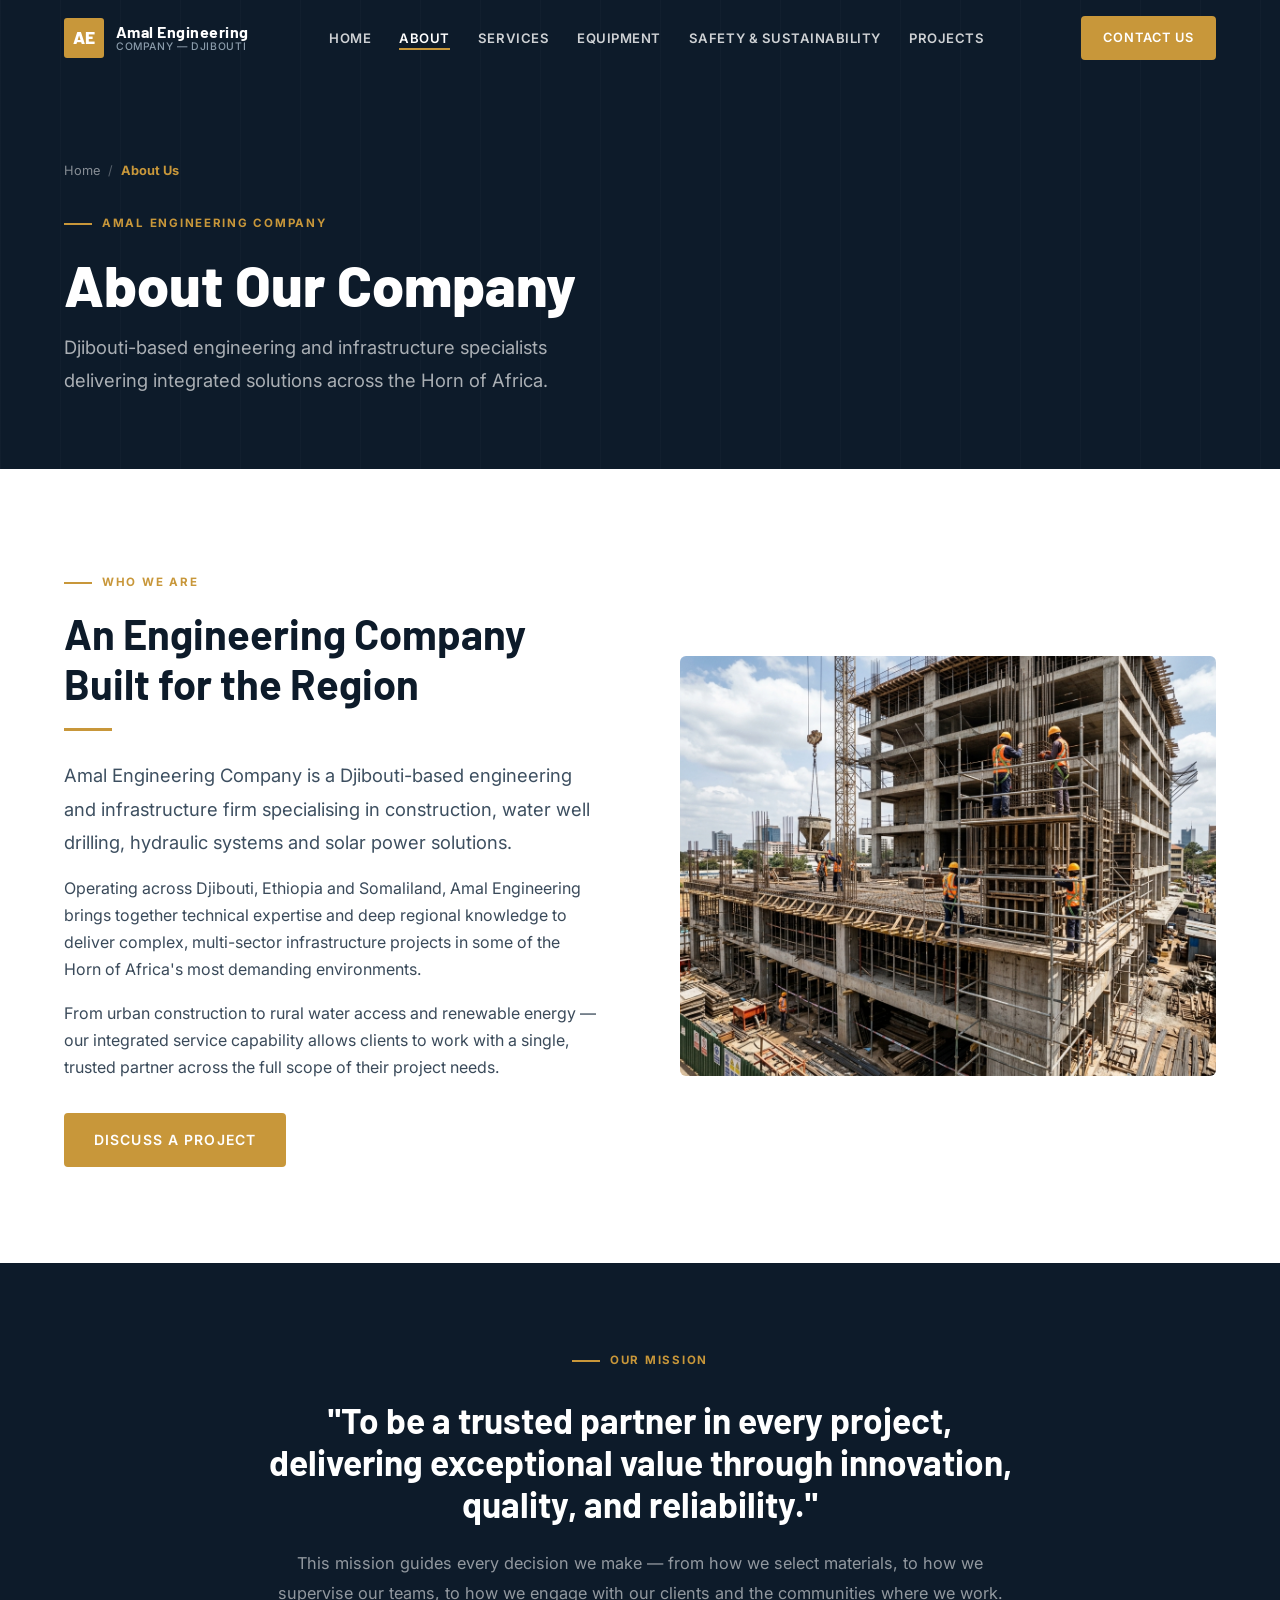
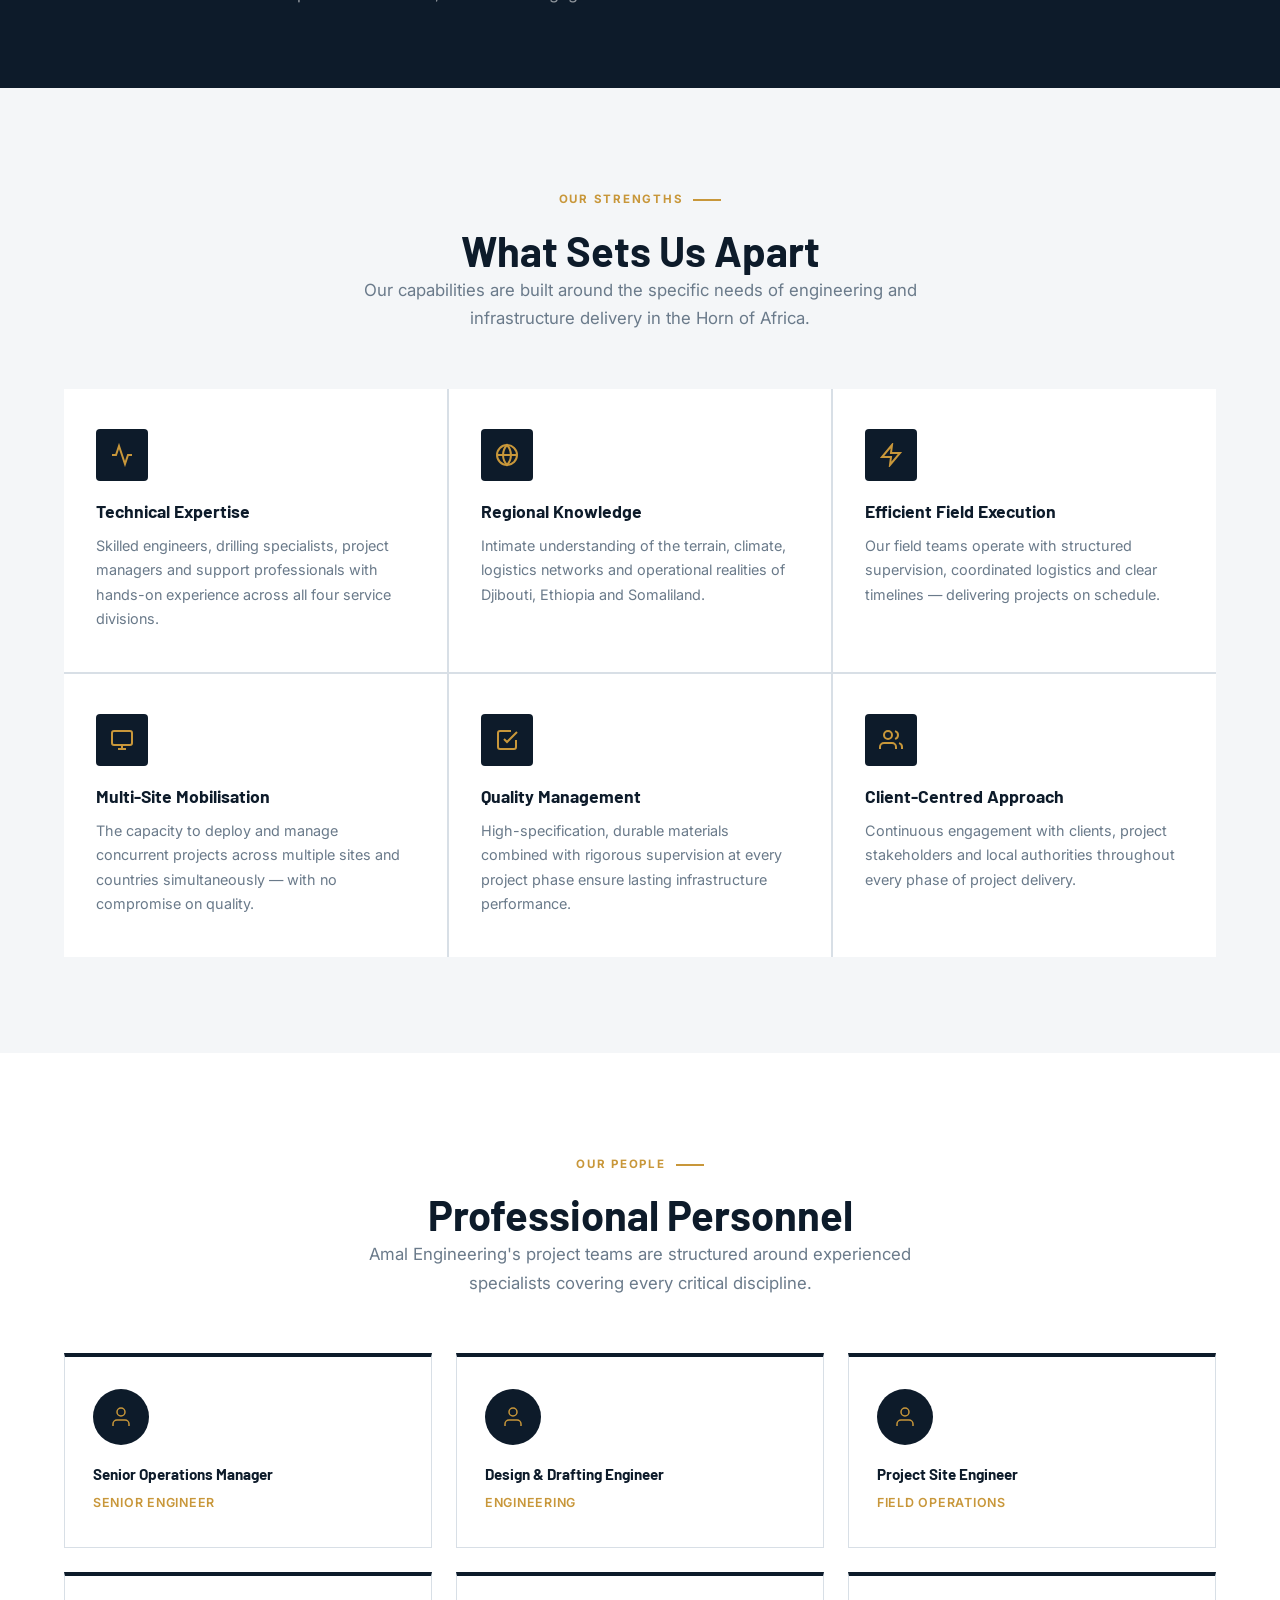
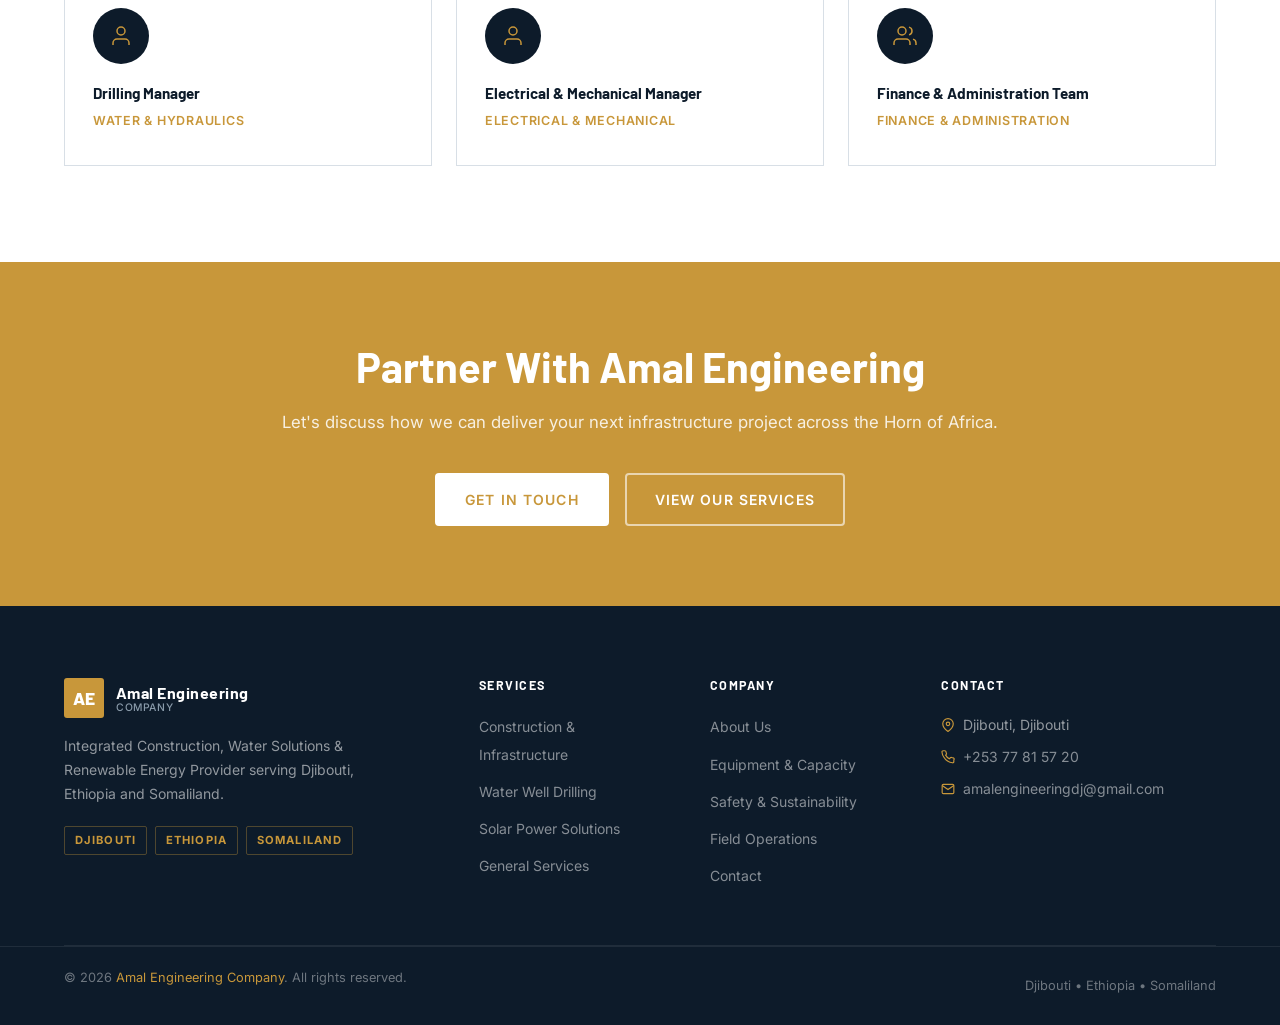
==== about.html @ 4c274668 "Initial commit: Amal Engineering Company corporate website" ====
<!DOCTYPE html>
<html lang="en">
<head>
  <meta charset="UTF-8" />
  <meta name="viewport" content="width=device-width, initial-scale=1.0" />
  <title>About Amal Engineering — Our Company, Mission &amp; Capabilities</title>
  <meta name="description" content="Learn about Amal Engineering Company — a Djibouti-based engineering firm delivering construction, water drilling, hydraulic and solar solutions across Djibouti, Ethiopia and Somaliland." />
  <link rel="stylesheet" href="css/style.css" />
  <link rel="icon" href="data:image/svg+xml,<svg xmlns='http://www.w3.org/2000/svg' viewBox='0 0 32 32'><rect width='32' height='32' rx='4' fill='%23C8973A'/><text y='22' x='4' font-size='18' font-weight='bold' fill='white' font-family='sans-serif'>A</text></svg>" />
</head>
<body>

<header id="site-header" class="scrolled">
  <div class="header-inner">
    <a href="index.html" class="site-logo" aria-label="Amal Engineering Home">
      <div class="logo-mark">AE</div>
      <div class="logo-text">
        <span>Amal Engineering</span>
        <span>Company — Djibouti</span>
      </div>
    </a>
    <nav class="main-nav" role="navigation" aria-label="Main navigation">
      <div class="nav-item"><a href="index.html" class="nav-link">Home</a></div>
      <div class="nav-item"><a href="about.html" class="nav-link active">About</a></div>
      <div class="nav-item has-dropdown">
        <a href="services.html" class="nav-link">Services</a>
        <div class="dropdown">
          <a href="water-drilling.html">Water &amp; Drilling</a>
          <a href="construction.html">Construction</a>
          <a href="solar-energy.html">Solar Energy</a>
          <a href="general-services.html">General Services</a>
        </div>
      </div>
      <div class="nav-item"><a href="equipment.html" class="nav-link">Equipment</a></div>
      <div class="nav-item"><a href="safety.html" class="nav-link">Safety &amp; Sustainability</a></div>
      <div class="nav-item"><a href="projects.html" class="nav-link">Projects</a></div>
    </nav>
    <a href="contact.html" class="btn btn-primary header-cta btn-sm">Contact Us</a>
    <button class="nav-toggle" id="navToggle" aria-label="Toggle mobile menu" aria-expanded="false">
      <span></span><span></span><span></span>
    </button>
  </div>
</header>
<nav class="mobile-nav" id="mobileNav">
  <a href="index.html">Home</a>
  <a href="about.html">About</a>
  <a href="services.html">Services</a>
  <a href="water-drilling.html">Water &amp; Drilling</a>
  <a href="construction.html">Construction</a>
  <a href="solar-energy.html">Solar Energy</a>
  <a href="general-services.html">General Services</a>
  <a href="equipment.html">Equipment &amp; Capacity</a>
  <a href="safety.html">Safety &amp; Sustainability</a>
  <a href="projects.html">Projects</a>
  <a href="contact.html" class="btn btn-primary">Contact Us</a>
</nav>

<!-- PAGE HERO -->
<section class="page-hero">
  <div class="container page-hero-content">
    <div class="breadcrumb">
      <a href="index.html">Home</a>
      <span>/</span>
      <strong>About Us</strong>
    </div>
    <div class="section-label">Amal Engineering Company</div>
    <h1>About Our Company</h1>
    <p class="lead">Djibouti-based engineering and infrastructure specialists delivering integrated solutions across the Horn of Africa.</p>
  </div>
</section>

<!-- COMPANY INTRO -->
<section class="section-pad">
  <div class="container">
    <div class="detail-grid">
      <div class="fade-up">
        <div class="section-label">Who We Are</div>
        <h2>An Engineering Company Built for the Region</h2>
        <div class="divider"></div>
        <p class="lead">Amal Engineering Company is a Djibouti-based engineering and infrastructure firm specialising in construction, water well drilling, hydraulic systems and solar power solutions.</p>
        <p>Operating across Djibouti, Ethiopia and Somaliland, Amal Engineering brings together technical expertise and deep regional knowledge to deliver complex, multi-sector infrastructure projects in some of the Horn of Africa's most demanding environments.</p>
        <p>From urban construction to rural water access and renewable energy — our integrated service capability allows clients to work with a single, trusted partner across the full scope of their project needs.</p>
        <div class="mt-32">
          <a href="contact.html" class="btn btn-primary" id="about-contact-btn">Discuss a Project</a>
        </div>
      </div>
      <div class="fade-up delay-2">
        <img src="images/construction.jpg" alt="Amal Engineering construction operations" class="detail-img" loading="lazy" />
      </div>
    </div>
  </div>
</section>

<!-- MISSION -->
<section style="background: var(--navy); padding: 80px 0;">
  <div class="container">
    <div style="max-width: 760px; margin: 0 auto; text-align: center;" class="fade-up">
      <div class="section-label" style="justify-content: center; color: var(--accent);">
        <span>Our Mission</span>
      </div>
      <h2 style="color: var(--white); margin: 12px 0 24px; font-size: clamp(1.6rem, 3vw, 2.2rem);">
        "To be a trusted partner in every project, delivering exceptional value through innovation, quality, and reliability."
      </h2>
      <p style="color: rgba(255,255,255,0.55); font-size: 1.02rem; line-height: 1.8;">
        This mission guides every decision we make — from how we select materials, to how we supervise our teams, to how we engage with our clients and the communities where we work.
      </p>
    </div>
  </div>
</section>

<!-- COMPANY STRENGTHS -->
<section class="section-pad" style="background: var(--gray-bg);">
  <div class="container">
    <div class="section-header centered fade-up">
      <div class="section-label">Our Strengths</div>
      <h2>What Sets Us Apart</h2>
      <p>Our capabilities are built around the specific needs of engineering and infrastructure delivery in the Horn of Africa.</p>
    </div>
    <div style="display: grid; grid-template-columns: repeat(3, 1fr); gap: 2px; background: var(--border);" class="fade-up">

      <div style="background: var(--white); padding: 40px 32px;">
        <div style="width: 52px; height: 52px; background: var(--navy); color: var(--accent); display: flex; align-items: center; justify-content: center; border-radius: 4px; margin-bottom: 20px;">
          <svg width="24" height="24" viewBox="0 0 24 24" fill="none" stroke="currentColor" stroke-width="2"><path d="M22 12h-4l-3 9L9 3l-3 9H2"/></svg>
        </div>
        <h3 style="margin-bottom: 12px; font-size: 1.1rem;">Technical Expertise</h3>
        <p style="color: var(--text-muted); font-size: 0.9rem; line-height: 1.7; margin: 0;">Skilled engineers, drilling specialists, project managers and support professionals with hands-on experience across all four service divisions.</p>
      </div>

      <div style="background: var(--white); padding: 40px 32px;">
        <div style="width: 52px; height: 52px; background: var(--navy); color: var(--accent); display: flex; align-items: center; justify-content: center; border-radius: 4px; margin-bottom: 20px;">
          <svg width="24" height="24" viewBox="0 0 24 24" fill="none" stroke="currentColor" stroke-width="2"><circle cx="12" cy="12" r="10"/><path d="M2 12h20M12 2a15.3 15.3 0 0 1 4 10 15.3 15.3 0 0 1-4 10 15.3 15.3 0 0 1-4-10 15.3 15.3 0 0 1 4-10z"/></svg>
        </div>
        <h3 style="margin-bottom: 12px; font-size: 1.1rem;">Regional Knowledge</h3>
        <p style="color: var(--text-muted); font-size: 0.9rem; line-height: 1.7; margin: 0;">Intimate understanding of the terrain, climate, logistics networks and operational realities of Djibouti, Ethiopia and Somaliland.</p>
      </div>

      <div style="background: var(--white); padding: 40px 32px;">
        <div style="width: 52px; height: 52px; background: var(--navy); color: var(--accent); display: flex; align-items: center; justify-content: center; border-radius: 4px; margin-bottom: 20px;">
          <svg width="24" height="24" viewBox="0 0 24 24" fill="none" stroke="currentColor" stroke-width="2"><polygon points="13 2 3 14 12 14 11 22 21 10 12 10 13 2"/></svg>
        </div>
        <h3 style="margin-bottom: 12px; font-size: 1.1rem;">Efficient Field Execution</h3>
        <p style="color: var(--text-muted); font-size: 0.9rem; line-height: 1.7; margin: 0;">Our field teams operate with structured supervision, coordinated logistics and clear timelines — delivering projects on schedule.</p>
      </div>

      <div style="background: var(--white); padding: 40px 32px;">
        <div style="width: 52px; height: 52px; background: var(--navy); color: var(--accent); display: flex; align-items: center; justify-content: center; border-radius: 4px; margin-bottom: 20px;">
          <svg width="24" height="24" viewBox="0 0 24 24" fill="none" stroke="currentColor" stroke-width="2"><rect x="2" y="3" width="20" height="14" rx="2"/><path d="M8 21h8M12 17v4"/></svg>
        </div>
        <h3 style="margin-bottom: 12px; font-size: 1.1rem;">Multi-Site Mobilisation</h3>
        <p style="color: var(--text-muted); font-size: 0.9rem; line-height: 1.7; margin: 0;">The capacity to deploy and manage concurrent projects across multiple sites and countries simultaneously — with no compromise on quality.</p>
      </div>

      <div style="background: var(--white); padding: 40px 32px;">
        <div style="width: 52px; height: 52px; background: var(--navy); color: var(--accent); display: flex; align-items: center; justify-content: center; border-radius: 4px; margin-bottom: 20px;">
          <svg width="24" height="24" viewBox="0 0 24 24" fill="none" stroke="currentColor" stroke-width="2"><polyline points="9 11 12 14 22 4"/><path d="M21 12v7a2 2 0 0 1-2 2H5a2 2 0 0 1-2-2V5a2 2 0 0 1 2-2h11"/></svg>
        </div>
        <h3 style="margin-bottom: 12px; font-size: 1.1rem;">Quality Management</h3>
        <p style="color: var(--text-muted); font-size: 0.9rem; line-height: 1.7; margin: 0;">High-specification, durable materials combined with rigorous supervision at every project phase ensure lasting infrastructure performance.</p>
      </div>

      <div style="background: var(--white); padding: 40px 32px;">
        <div style="width: 52px; height: 52px; background: var(--navy); color: var(--accent); display: flex; align-items: center; justify-content: center; border-radius: 4px; margin-bottom: 20px;">
          <svg width="24" height="24" viewBox="0 0 24 24" fill="none" stroke="currentColor" stroke-width="2"><path d="M17 21v-2a4 4 0 0 0-4-4H5a4 4 0 0 0-4 4v2"/><circle cx="9" cy="7" r="4"/><path d="M23 21v-2a4 4 0 0 0-3-3.87"/><path d="M16 3.13a4 4 0 0 1 0 7.75"/></svg>
        </div>
        <h3 style="margin-bottom: 12px; font-size: 1.1rem;">Client-Centred Approach</h3>
        <p style="color: var(--text-muted); font-size: 0.9rem; line-height: 1.7; margin: 0;">Continuous engagement with clients, project stakeholders and local authorities throughout every phase of project delivery.</p>
      </div>

    </div>
  </div>
</section>

<!-- TEAM -->
<section class="section-pad">
  <div class="container">
    <div class="section-header centered fade-up">
      <div class="section-label">Our People</div>
      <h2>Professional Personnel</h2>
      <p>Amal Engineering's project teams are structured around experienced specialists covering every critical discipline.</p>
    </div>

    <div class="team-grid">
      <div class="team-card fade-up">
        <div class="team-avatar"><svg viewBox="0 0 24 24" fill="none" stroke="currentColor" stroke-width="1.5"><path d="M20 21v-2a4 4 0 0 0-4-4H8a4 4 0 0 0-4 4v2"/><circle cx="12" cy="7" r="4"/></svg></div>
        <h4>Senior Operations Manager</h4>
        <span>Senior Engineer</span>
      </div>
      <div class="team-card fade-up delay-1">
        <div class="team-avatar"><svg viewBox="0 0 24 24" fill="none" stroke="currentColor" stroke-width="1.5"><path d="M20 21v-2a4 4 0 0 0-4-4H8a4 4 0 0 0-4 4v2"/><circle cx="12" cy="7" r="4"/></svg></div>
        <h4>Design &amp; Drafting Engineer</h4>
        <span>Engineering</span>
      </div>
      <div class="team-card fade-up delay-2">
        <div class="team-avatar"><svg viewBox="0 0 24 24" fill="none" stroke="currentColor" stroke-width="1.5"><path d="M20 21v-2a4 4 0 0 0-4-4H8a4 4 0 0 0-4 4v2"/><circle cx="12" cy="7" r="4"/></svg></div>
        <h4>Project Site Engineer</h4>
        <span>Field Operations</span>
      </div>
      <div class="team-card fade-up delay-3">
        <div class="team-avatar"><svg viewBox="0 0 24 24" fill="none" stroke="currentColor" stroke-width="1.5"><path d="M20 21v-2a4 4 0 0 0-4-4H8a4 4 0 0 0-4 4v2"/><circle cx="12" cy="7" r="4"/></svg></div>
        <h4>Drilling Manager</h4>
        <span>Water &amp; Hydraulics</span>
      </div>
      <div class="team-card fade-up delay-4">
        <div class="team-avatar"><svg viewBox="0 0 24 24" fill="none" stroke="currentColor" stroke-width="1.5"><path d="M20 21v-2a4 4 0 0 0-4-4H8a4 4 0 0 0-4 4v2"/><circle cx="12" cy="7" r="4"/></svg></div>
        <h4>Electrical &amp; Mechanical Manager</h4>
        <span>Electrical &amp; Mechanical</span>
      </div>
      <div class="team-card fade-up delay-5">
        <div class="team-avatar"><svg viewBox="0 0 24 24" fill="none" stroke="currentColor" stroke-width="1.5"><path d="M17 21v-2a4 4 0 0 0-4-4H5a4 4 0 0 0-4 4v2"/><circle cx="9" cy="7" r="4"/><path d="M23 21v-2a4 4 0 0 0-3-3.87"/><path d="M16 3.13a4 4 0 0 1 0 7.75"/></svg></div>
        <h4>Finance &amp; Administration Team</h4>
        <span>Finance &amp; Administration</span>
      </div>
    </div>
  </div>
</section>

<!-- CTA -->
<section class="cta-section">
  <div class="container">
    <div class="cta-inner fade-up">
      <h2>Partner With Amal Engineering</h2>
      <p>Let's discuss how we can deliver your next infrastructure project across the Horn of Africa.</p>
      <div class="cta-btns">
        <a href="contact.html" class="btn btn-white" id="about-cta-contact">Get in Touch</a>
        <a href="services.html" class="btn btn-outline-white">View Our Services</a>
      </div>
    </div>
  </div>
</section>

<!-- FOOTER -->
<footer>
  <div class="container">
    <div class="footer-grid">
      <div class="footer-brand">
        <div class="site-logo">
          <div class="logo-mark">AE</div>
          <div class="logo-text"><span>Amal Engineering</span><span>Company</span></div>
        </div>
        <p>Integrated Construction, Water Solutions &amp; Renewable Energy Provider serving Djibouti, Ethiopia and Somaliland.</p>
        <div class="footer-regions">
          <span class="region-tag">Djibouti</span>
          <span class="region-tag">Ethiopia</span>
          <span class="region-tag">Somaliland</span>
        </div>
      </div>
      <div class="footer-col">
        <h5>Services</h5>
        <ul>
          <li><a href="construction.html">Construction &amp; Infrastructure</a></li>
          <li><a href="water-drilling.html">Water Well Drilling</a></li>
          <li><a href="solar-energy.html">Solar Power Solutions</a></li>
          <li><a href="general-services.html">General Services</a></li>
        </ul>
      </div>
      <div class="footer-col">
        <h5>Company</h5>
        <ul>
          <li><a href="about.html">About Us</a></li>
          <li><a href="equipment.html">Equipment &amp; Capacity</a></li>
          <li><a href="safety.html">Safety &amp; Sustainability</a></li>
          <li><a href="projects.html">Field Operations</a></li>
          <li><a href="contact.html">Contact</a></li>
        </ul>
      </div>
      <div class="footer-col footer-contact">
        <h5>Contact</h5>
        <p><svg viewBox="0 0 24 24" fill="none" stroke="currentColor" stroke-width="2" width="14" height="14"><path d="M21 10c0 7-9 13-9 13s-9-6-9-13a9 9 0 0 1 18 0z"/><circle cx="12" cy="10" r="3"/></svg> Djibouti, Djibouti</p>
        <p><svg viewBox="0 0 24 24" fill="none" stroke="currentColor" stroke-width="2" width="14" height="14"><path d="M22 16.92v3a2 2 0 0 1-2.18 2 19.79 19.79 0 0 1-8.63-3.07A19.5 19.5 0 0 1 4.69 12 19.79 19.79 0 0 1 1.62 3.33A2 2 0 0 1 3.6 1.27h3a2 2 0 0 1 2 1.72c.127.96.361 1.903.7 2.81a2 2 0 0 1-.45 2.11L7.91 8.82a16 16 0 0 0 6.27 6.27l1.85-1.85a2 2 0 0 1 2.11-.45c.907.339 1.85.573 2.81.7A2 2 0 0 1 22 16.92z"/></svg> <a href="tel:+25377815720">+253 77 81 57 20</a></p>
        <p><svg viewBox="0 0 24 24" fill="none" stroke="currentColor" stroke-width="2" width="14" height="14"><path d="M4 4h16c1.1 0 2 .9 2 2v12c0 1.1-.9 2-2 2H4c-1.1 0-2-.9-2-2V6c0-1.1.9-2 2-2z"/><polyline points="22,6 12,13 2,6"/></svg> <a href="mailto:amalengineeringdj@gmail.com">amalengineeringdj@gmail.com</a></p>
      </div>
    </div>
  </div>
  <div style="border-top: 1px solid rgba(255,255,255,0.08);">
    <div style="max-width: var(--container); margin: 0 auto; padding: 20px 24px; display: flex; align-items: center; justify-content: space-between; flex-wrap: wrap; gap: 12px;">
      <p style="font-size: 0.8rem; color: rgba(255,255,255,0.4);">&copy; 2026 <span style="color: var(--accent);">Amal Engineering Company</span>. All rights reserved.</p>
      <p style="font-size: 0.8rem; color: rgba(255,255,255,0.4);">Djibouti &bull; Ethiopia &bull; Somaliland</p>
    </div>
  </div>
</footer>

<script src="js/main.js"></script>
</body>
</html>
---- css/style.css ----
/* ============================================================
   AMAL ENGINEERING COMPANY — MAIN STYLESHEET
   Design System: Corporate Engineering / Navy + Charcoal / Accent: #C8973A
   ============================================================ */

@import url('https://fonts.googleapis.com/css2?family=Inter:wght@300;400;500;600;700;800&family=Barlow:wght@400;500;600;700;800&display=swap');

/* === RESET & BASE ============================================ */
*, *::before, *::after { box-sizing: border-box; margin: 0; padding: 0; }

:root {
  --navy:       #0D1B2A;
  --navy-mid:   #162338;
  --navy-light: #1E3451;
  --charcoal:   #2C3E50;
  --charcoal-2: #3D4F60;
  --gray-dark:  #5A6A7A;
  --gray-mid:   #8A9BAA;
  --gray-light: #D0D9E2;
  --gray-bg:    #F4F6F8;
  --white:      #FFFFFF;
  --accent:     #C8973A;
  --accent-dark:#A07828;
  --accent-light:#E4B96A;
  --text-body:  #3A4A5A;
  --text-muted: #6A7A8A;
  --border:     #D8DFE6;

  --font-heading: 'Barlow', sans-serif;
  --font-body:    'Inter', sans-serif;

  --section-pad: 96px 0;
  --container:   1200px;
  --radius-sm:   4px;
  --radius:      6px;
  --radius-lg:   10px;
  --shadow-sm:   0 2px 8px rgba(13,27,42,0.08);
  --shadow:      0 4px 20px rgba(13,27,42,0.12);
  --shadow-lg:   0 8px 40px rgba(13,27,42,0.18);
  --transition:  all 0.3s ease;
}

html { scroll-behavior: smooth; font-size: 16px; }

body {
  font-family: var(--font-body);
  color: var(--text-body);
  background: var(--white);
  line-height: 1.7;
  -webkit-font-smoothing: antialiased;
}

img { max-width: 100%; height: auto; display: block; }
a { text-decoration: none; color: inherit; }
ul { list-style: none; }

.container {
  max-width: var(--container);
  margin: 0 auto;
  padding: 0 24px;
}

.section-pad { padding: var(--section-pad); }

/* === TYPOGRAPHY ============================================= */
h1, h2, h3, h4, h5 {
  font-family: var(--font-heading);
  font-weight: 700;
  line-height: 1.2;
  color: var(--navy);
}
h1 { font-size: clamp(2.2rem, 5vw, 3.6rem); font-weight: 800; }
h2 { font-size: clamp(1.8rem, 3.5vw, 2.6rem); }
h3 { font-size: clamp(1.2rem, 2.5vw, 1.5rem); }
h4 { font-size: 1.1rem; }
p { margin-bottom: 1rem; }
p:last-child { margin-bottom: 0; }

.lead {
  font-size: 1.15rem;
  color: var(--charcoal-2);
  line-height: 1.8;
}

/* === SECTION LABELS ========================================= */
.section-label {
  display: inline-flex;
  align-items: center;
  gap: 10px;
  font-family: var(--font-body);
  font-size: 0.72rem;
  font-weight: 700;
  letter-spacing: 0.15em;
  text-transform: uppercase;
  color: var(--accent);
  margin-bottom: 16px;
}
.section-label::before {
  content: '';
  display: block;
  width: 28px;
  height: 2px;
  background: var(--accent);
  flex-shrink: 0;
}

.section-header { margin-bottom: 56px; }
.section-header p { max-width: 620px; color: var(--text-muted); font-size: 1.05rem; }
.section-header.centered { text-align: center; }
.section-header.centered p { margin: 0 auto; }
.section-header.centered .section-label { justify-content: center; }
.section-header.centered .section-label::before { display: none; }
.section-header.centered .section-label::after {
  content: '';
  display: block;
  width: 28px;
  height: 2px;
  background: var(--accent);
}

/* === BUTTONS =============================================== */
.btn {
  display: inline-flex;
  align-items: center;
  gap: 8px;
  padding: 13px 28px;
  border-radius: var(--radius-sm);
  font-family: var(--font-body);
  font-size: 0.875rem;
  font-weight: 600;
  letter-spacing: 0.03em;
  cursor: pointer;
  border: 2px solid transparent;
  transition: var(--transition);
  white-space: nowrap;
  text-transform: uppercase;
  letter-spacing: 0.08em;
}
.btn-primary {
  background: var(--accent);
  color: var(--white);
  border-color: var(--accent);
}
.btn-primary:hover {
  background: var(--accent-dark);
  border-color: var(--accent-dark);
  transform: translateY(-1px);
  box-shadow: 0 6px 20px rgba(200,151,58,0.35);
}
.btn-outline {
  background: transparent;
  color: var(--white);
  border-color: rgba(255,255,255,0.6);
}
.btn-outline:hover {
  background: rgba(255,255,255,0.1);
  border-color: var(--white);
}
.btn-outline-dark {
  background: transparent;
  color: var(--navy);
  border-color: var(--navy);
}
.btn-outline-dark:hover {
  background: var(--navy);
  color: var(--white);
}
.btn-sm { padding: 9px 20px; font-size: 0.8rem; }
.btn svg { width: 16px; height: 16px; flex-shrink: 0; }

/* === HEADER / NAVIGATION ==================================== */
#site-header {
  position: fixed;
  top: 0; left: 0; right: 0;
  z-index: 1000;
  background: transparent;
  transition: background 0.35s ease, box-shadow 0.35s ease;
}
#site-header.scrolled {
  background: var(--navy);
  box-shadow: 0 2px 24px rgba(13,27,42,0.35);
}

.header-inner {
  max-width: var(--container);
  margin: 0 auto;
  padding: 0 24px;
  height: 76px;
  display: flex;
  align-items: center;
  justify-content: space-between;
  gap: 32px;
}

.site-logo {
  display: flex;
  align-items: center;
  gap: 12px;
  flex-shrink: 0;
}
.logo-mark {
  width: 40px;
  height: 40px;
  background: var(--accent);
  display: flex;
  align-items: center;
  justify-content: center;
  font-family: var(--font-heading);
  font-weight: 800;
  font-size: 1.1rem;
  color: var(--white);
  border-radius: 3px;
  letter-spacing: -0.02em;
}
.logo-text { line-height: 1.1; }
.logo-text span:first-child {
  display: block;
  font-family: var(--font-heading);
  font-weight: 700;
  font-size: 1rem;
  color: var(--white);
  letter-spacing: 0.03em;
}
.logo-text span:last-child {
  display: block;
  font-size: 0.65rem;
  color: var(--gray-mid);
  letter-spacing: 0.06em;
  text-transform: uppercase;
  font-weight: 500;
}

.main-nav { display: flex; align-items: center; gap: 4px; }
.nav-link {
  position: relative;
  padding: 8px 12px;
  font-size: 0.82rem;
  font-weight: 600;
  color: rgba(255,255,255,0.8);
  letter-spacing: 0.04em;
  text-transform: uppercase;
  transition: color 0.25s;
  border-radius: 3px;
}
.nav-link:hover, .nav-link.active {
  color: var(--white);
}
.nav-link::after {
  content: '';
  position: absolute;
  bottom: 4px; left: 12px; right: 12px;
  height: 2px;
  background: var(--accent);
  transform: scaleX(0);
  transition: transform 0.25s;
}
.nav-link:hover::after, .nav-link.active::after { transform: scaleX(1); }

/* Dropdown */
.nav-item { position: relative; }
.nav-item.has-dropdown:hover .dropdown { opacity: 1; visibility: visible; transform: translateY(0); }
.dropdown {
  position: absolute;
  top: calc(100% + 8px);
  left: 0;
  width: 220px;
  background: var(--navy);
  border: 1px solid rgba(255,255,255,0.08);
  border-top: 3px solid var(--accent);
  box-shadow: var(--shadow-lg);
  opacity: 0;
  visibility: hidden;
  transform: translateY(-8px);
  transition: all 0.25s ease;
  border-radius: 0 0 var(--radius) var(--radius);
}
.dropdown a {
  display: block;
  padding: 10px 18px;
  font-size: 0.82rem;
  font-weight: 500;
  color: rgba(255,255,255,0.75);
  border-bottom: 1px solid rgba(255,255,255,0.06);
  transition: all 0.2s;
  letter-spacing: 0.02em;
}
.dropdown a:last-child { border-bottom: none; }
.dropdown a:hover { color: var(--white); background: rgba(255,255,255,0.05); padding-left: 24px; }

.header-cta { margin-left: 16px; }

/* Mobile nav toggle */
.nav-toggle {
  display: none;
  flex-direction: column;
  gap: 5px;
  cursor: pointer;
  padding: 6px;
  background: none;
  border: none;
}
.nav-toggle span {
  display: block;
  width: 24px;
  height: 2px;
  background: var(--white);
  transition: var(--transition);
}
.nav-toggle.open span:nth-child(1) { transform: translateY(7px) rotate(45deg); }
.nav-toggle.open span:nth-child(2) { opacity: 0; }
.nav-toggle.open span:nth-child(3) { transform: translateY(-7px) rotate(-45deg); }

/* Mobile Nav */
.mobile-nav {
  display: none;
  position: fixed;
  top: 76px; left: 0; right: 0; bottom: 0;
  background: var(--navy);
  overflow-y: auto;
  z-index: 999;
  padding: 32px 24px;
  flex-direction: column;
  gap: 8px;
}
.mobile-nav.open { display: flex; }
.mobile-nav a {
  display: block;
  padding: 14px 0;
  font-family: var(--font-heading);
  font-size: 1.1rem;
  font-weight: 600;
  color: rgba(255,255,255,0.8);
  border-bottom: 1px solid rgba(255,255,255,0.08);
  transition: color 0.2s;
  letter-spacing: 0.03em;
}
.mobile-nav a:hover { color: var(--accent); }
.mobile-nav .btn { margin-top: 24px; justify-content: center; width: 100%; }

/* === HERO =================================================== */
.hero {
  position: relative;
  min-height: 100vh;
  display: flex;
  align-items: center;
  overflow: hidden;
}
.hero-bg {
  position: absolute;
  inset: 0;
  background: var(--navy);
}
.hero-bg img {
  width: 100%;
  height: 100%;
  object-fit: cover;
  opacity: 0.35;
}
.hero-overlay {
  position: absolute;
  inset: 0;
  background: linear-gradient(105deg, rgba(13,27,42,0.92) 0%, rgba(13,27,42,0.7) 60%, rgba(13,27,42,0.4) 100%);
}
.hero-content {
  position: relative;
  z-index: 2;
  max-width: var(--container);
  margin: 0 auto;
  padding: 120px 24px 80px;
  max-width: 760px;
}
.hero-eyebrow {
  display: inline-flex;
  align-items: center;
  gap: 10px;
  font-size: 0.72rem;
  font-weight: 700;
  letter-spacing: 0.18em;
  text-transform: uppercase;
  color: var(--accent);
  margin-bottom: 24px;
}
.hero-eyebrow::before {
  content: '';
  width: 32px;
  height: 2px;
  background: var(--accent);
}
.hero h1 {
  color: var(--white);
  margin-bottom: 24px;
  font-size: clamp(2.4rem, 5.5vw, 4rem);
}
.hero h1 em {
  color: var(--accent-light);
  font-style: normal;
}
.hero-desc {
  font-size: 1.12rem;
  color: rgba(255,255,255,0.78);
  line-height: 1.8;
  margin-bottom: 40px;
  max-width: 580px;
}
.hero-btns {
  display: flex;
  flex-wrap: wrap;
  gap: 14px;
}
.hero-scroll {
  position: absolute;
  bottom: 40px;
  left: 50%;
  transform: translateX(-50%);
  z-index: 2;
  display: flex;
  flex-direction: column;
  align-items: center;
  gap: 8px;
  color: rgba(255,255,255,0.45);
  font-size: 0.7rem;
  letter-spacing: 0.12em;
  text-transform: uppercase;
  animation: scrollBounce 2s ease-in-out infinite;
}
.hero-scroll svg { width: 20px; height: 20px; }
@keyframes scrollBounce {
  0%, 100% { transform: translateX(-50%) translateY(0); }
  50% { transform: translateX(-50%) translateY(6px); }
}

/* === STATS BAR ============================================== */
.stats-bar {
  background: var(--navy);
  padding: 0;
}
.stats-grid {
  display: grid;
  grid-template-columns: repeat(4, 1fr);
  border-left: 1px solid rgba(255,255,255,0.07);
}
.stat-item {
  padding: 36px 32px;
  border-right: 1px solid rgba(255,255,255,0.07);
  border-top: 3px solid transparent;
  transition: border-top-color 0.3s;
  text-align: center;
}
.stat-item:hover { border-top-color: var(--accent); }
.stat-number {
  font-family: var(--font-heading);
  font-size: 2.6rem;
  font-weight: 800;
  color: var(--white);
  line-height: 1;
  margin-bottom: 6px;
}
.stat-number span { color: var(--accent); }
.stat-label {
  font-size: 0.78rem;
  font-weight: 600;
  letter-spacing: 0.1em;
  text-transform: uppercase;
  color: var(--gray-mid);
}

/* === ABOUT SECTION ========================================== */
.about-grid {
  display: grid;
  grid-template-columns: 1fr 1fr;
  gap: 80px;
  align-items: center;
}
.about-image {
  position: relative;
}
.about-image img {
  width: 100%;
  height: 520px;
  object-fit: cover;
  border-radius: var(--radius);
}
.about-badge {
  position: absolute;
  bottom: -24px;
  right: -24px;
  width: 160px;
  height: 160px;
  background: var(--accent);
  display: flex;
  flex-direction: column;
  align-items: center;
  justify-content: center;
  border-radius: var(--radius);
  box-shadow: var(--shadow-lg);
  text-align: center;
  padding: 20px;
}
.about-badge strong {
  font-family: var(--font-heading);
  font-size: 2.4rem;
  font-weight: 800;
  color: var(--white);
  line-height: 1;
}
.about-badge span {
  font-size: 0.72rem;
  color: rgba(255,255,255,0.85);
  letter-spacing: 0.08em;
  text-transform: uppercase;
  font-weight: 600;
  margin-top: 8px;
  line-height: 1.3;
}
.strengths-grid {
  display: grid;
  grid-template-columns: 1fr 1fr;
  gap: 16px;
  margin-top: 32px;
}
.strength-item {
  display: flex;
  align-items: flex-start;
  gap: 12px;
  padding: 16px;
  background: var(--gray-bg);
  border-radius: var(--radius-sm);
  border-left: 3px solid var(--accent);
}
.strength-icon {
  width: 36px;
  height: 36px;
  background: var(--accent);
  color: var(--white);
  border-radius: 3px;
  display: flex;
  align-items: center;
  justify-content: center;
  flex-shrink: 0;
}
.strength-icon svg { width: 18px; height: 18px; }
.strength-item h4 { font-size: 0.88rem; margin-bottom: 2px; }
.strength-item p { font-size: 0.8rem; color: var(--text-muted); margin: 0; line-height: 1.5; }

/* === SERVICES =============================================== */
.services-section { background: var(--gray-bg); }
.services-grid {
  display: grid;
  grid-template-columns: repeat(2, 1fr);
  gap: 2px;
  background: var(--border);
}
.service-card {
  background: var(--white);
  padding: 48px 40px;
  transition: var(--transition);
  position: relative;
  overflow: hidden;
}
.service-card::before {
  content: '';
  position: absolute;
  top: 0; left: 0;
  width: 4px;
  height: 100%;
  background: var(--accent);
  transform: scaleY(0);
  transform-origin: top;
  transition: transform 0.35s ease;
}
.service-card:hover::before { transform: scaleY(1); }
.service-card:hover { box-shadow: var(--shadow); }
.service-icon {
  width: 56px;
  height: 56px;
  background: var(--navy);
  color: var(--accent);
  display: flex;
  align-items: center;
  justify-content: center;
  border-radius: var(--radius-sm);
  margin-bottom: 24px;
}
.service-icon svg { width: 26px; height: 26px; }
.service-card h3 { margin-bottom: 12px; font-size: 1.25rem; }
.service-card p { color: var(--text-muted); font-size: 0.95rem; margin-bottom: 20px; }
.service-list { margin-bottom: 28px; }
.service-list li {
  display: flex;
  align-items: center;
  gap: 8px;
  font-size: 0.875rem;
  color: var(--text-body);
  padding: 5px 0;
  border-bottom: 1px solid var(--gray-bg);
}
.service-list li::before {
  content: '';
  width: 6px;
  height: 6px;
  border-radius: 50%;
  background: var(--accent);
  flex-shrink: 0;
}
.service-link {
  font-size: 0.82rem;
  font-weight: 700;
  letter-spacing: 0.08em;
  text-transform: uppercase;
  color: var(--accent);
  display: inline-flex;
  align-items: center;
  gap: 6px;
  transition: gap 0.2s;
}
.service-link:hover { gap: 10px; }
.service-link svg { width: 14px; height: 14px; }

/* === WHY WORK WITH US ======================================= */
.why-section { background: var(--navy); }
.why-section .section-label { color: var(--accent); }
.why-section h2 { color: var(--white); }
.why-grid {
  display: grid;
  grid-template-columns: repeat(3, 1fr);
  gap: 1px;
  background: rgba(255,255,255,0.06);
  margin-top: 56px;
}
.why-item {
  background: var(--navy);
  padding: 40px 32px;
  transition: background 0.25s;
}
.why-item:hover { background: var(--navy-light); }
.why-num {
  font-family: var(--font-heading);
  font-size: 3rem;
  font-weight: 800;
  color: rgba(200,151,58,0.15);
  line-height: 1;
  margin-bottom: 20px;
}
.why-item h3 { color: var(--white); font-size: 1.05rem; margin-bottom: 12px; }
.why-item p { color: rgba(255,255,255,0.55); font-size: 0.9rem; line-height: 1.7; margin: 0; }

/* === REGION SECTION ========================================= */
.region-section {}
.region-grid {
  display: grid;
  grid-template-columns: 1fr 1fr;
  gap: 80px;
  align-items: center;
}
.region-map {
  background: var(--navy);
  border-radius: var(--radius);
  overflow: hidden;
  position: relative;
  height: 480px;
  display: flex;
  align-items: center;
  justify-content: center;
}
.region-map svg { width: 100%; height: 100%; }
.country-list { display: flex; flex-direction: column; gap: 16px; margin-top: 32px; }
.country-item {
  display: flex;
  align-items: center;
  gap: 20px;
  padding: 20px 24px;
  border: 1px solid var(--border);
  border-radius: var(--radius-sm);
  transition: var(--transition);
}
.country-item:hover {
  border-color: var(--accent);
  box-shadow: var(--shadow-sm);
  transform: translateX(4px);
}
.country-flag {
  width: 48px;
  height: 32px;
  border-radius: 3px;
  flex-shrink: 0;
  display: flex;
  align-items: center;
  justify-content: center;
  font-size: 1.5rem;
}
.country-item h4 { margin-bottom: 2px; font-size: 1rem; }
.country-item p { font-size: 0.82rem; color: var(--text-muted); margin: 0; }

/* === PROCESS (WATER DRILLING) =============================== */
.process-section { background: var(--gray-bg); }
.process-steps {
  display: grid;
  grid-template-columns: repeat(5, 1fr);
  gap: 0;
  position: relative;
}
.process-steps::before {
  content: '';
  position: absolute;
  top: 32px;
  left: 10%;
  right: 10%;
  height: 2px;
  background: var(--border);
  z-index: 0;
}
.process-step {
  text-align: center;
  padding: 0 12px;
  position: relative;
  z-index: 1;
}
.step-circle {
  width: 64px;
  height: 64px;
  border-radius: 50%;
  background: var(--white);
  border: 2px solid var(--border);
  display: flex;
  align-items: center;
  justify-content: center;
  margin: 0 auto 20px;
  font-family: var(--font-heading);
  font-weight: 800;
  font-size: 1.1rem;
  color: var(--gray-mid);
  transition: var(--transition);
  position: relative;
}
.process-step.active .step-circle,
.process-step:hover .step-circle {
  background: var(--accent);
  border-color: var(--accent);
  color: var(--white);
  box-shadow: 0 4px 20px rgba(200,151,58,0.35);
}
.process-step h4 { font-size: 0.82rem; margin-bottom: 6px; }
.process-step p { font-size: 0.75rem; color: var(--text-muted); line-height: 1.5; margin: 0; }

/* === EQUIPMENT ============================================== */
.equipment-section {}
.equipment-image-wrap {
  position: relative;
  margin-bottom: 64px;
}
.equipment-image-wrap img {
  width: 100%;
  height: 480px;
  object-fit: cover;
  border-radius: var(--radius);
}
.equipment-overlay {
  position: absolute;
  inset: 0;
  background: linear-gradient(to top, rgba(13,27,42,0.85) 0%, transparent 60%);
  border-radius: var(--radius);
  display: flex;
  align-items: flex-end;
  padding: 40px;
}
.equipment-overlay-text h3 { color: var(--white); font-size: 1.5rem; margin-bottom: 8px; }
.equipment-overlay-text p { color: rgba(255,255,255,0.7); font-size: 0.9rem; margin: 0; }
.equipment-grid {
  display: grid;
  grid-template-columns: repeat(3, 1fr);
  gap: 2px;
  background: var(--border);
}
.equipment-item {
  background: var(--white);
  padding: 28px 24px;
  display: flex;
  align-items: center;
  gap: 16px;
  transition: background 0.2s;
}
.equipment-item:hover { background: var(--gray-bg); }
.equip-icon {
  width: 44px;
  height: 44px;
  background: var(--navy);
  color: var(--accent);
  border-radius: var(--radius-sm);
  display: flex;
  align-items: center;
  justify-content: center;
  flex-shrink: 0;
}
.equip-icon svg { width: 22px; height: 22px; }
.equip-info h4 { font-size: 0.9rem; margin-bottom: 2px; }
.equip-info span { font-size: 0.78rem; color: var(--text-muted); }

/* === TEAM ================================================== */
.team-section { background: var(--gray-bg); }
.team-grid {
  display: grid;
  grid-template-columns: repeat(3, 1fr);
  gap: 24px;
}
.team-card {
  background: var(--white);
  border: 1px solid var(--border);
  padding: 32px 28px;
  border-top: 4px solid var(--navy);
  transition: var(--transition);
}
.team-card:hover {
  border-top-color: var(--accent);
  box-shadow: var(--shadow);
}
.team-avatar {
  width: 56px;
  height: 56px;
  background: var(--navy);
  border-radius: 50%;
  display: flex;
  align-items: center;
  justify-content: center;
  margin-bottom: 20px;
}
.team-avatar svg { width: 24px; height: 24px; color: var(--accent); }
.team-card h4 { font-size: 0.95rem; margin-bottom: 4px; }
.team-card span {
  font-size: 0.78rem;
  color: var(--accent);
  font-weight: 600;
  letter-spacing: 0.06em;
  text-transform: uppercase;
}

/* === SAFETY ================================================= */
.safety-section { background: var(--navy); padding: var(--section-pad); }
.safety-section .section-label { color: var(--accent); }
.safety-section h2 { color: var(--white); }
.safety-grid {
  display: grid;
  grid-template-columns: 1fr 1fr;
  gap: 64px;
  align-items: center;
  margin-top: 56px;
}
.safety-pillars { display: flex; flex-direction: column; gap: 24px; }
.safety-pillar {
  display: flex;
  gap: 20px;
  padding: 24px;
  background: rgba(255,255,255,0.04);
  border: 1px solid rgba(255,255,255,0.08);
  border-radius: var(--radius-sm);
  transition: border-color 0.25s;
}
.safety-pillar:hover { border-color: rgba(200,151,58,0.4); }
.pillar-icon {
  width: 48px;
  height: 48px;
  background: rgba(200,151,58,0.15);
  color: var(--accent);
  border-radius: var(--radius-sm);
  display: flex;
  align-items: center;
  justify-content: center;
  flex-shrink: 0;
}
.pillar-icon svg { width: 22px; height: 22px; }
.safety-pillar h4 { color: var(--white); margin-bottom: 6px; font-size: 0.95rem; }
.safety-pillar p { color: rgba(255,255,255,0.55); font-size: 0.875rem; margin: 0; line-height: 1.6; }
.safety-visual img {
  width: 100%;
  height: 480px;
  object-fit: cover;
  border-radius: var(--radius);
}
.sustainability-cards {
  display: grid;
  grid-template-columns: repeat(3, 1fr);
  gap: 2px;
  background: rgba(255,255,255,0.06);
  margin-top: 64px;
}
.sustain-card {
  background: var(--navy-light);
  padding: 32px 28px;
  transition: background 0.25s;
}
.sustain-card:hover { background: var(--navy-mid); }
.sustain-card svg { width: 28px; height: 28px; color: var(--accent); margin-bottom: 16px; }
.sustain-card h4 { color: var(--white); font-size: 0.95rem; margin-bottom: 8px; }
.sustain-card p { color: rgba(255,255,255,0.5); font-size: 0.82rem; line-height: 1.6; margin: 0; }

/* === GALLERY / PROJECTS ==================================== */
.gallery-grid {
  display: grid;
  grid-template-columns: repeat(3, 1fr);
  grid-template-rows: auto auto;
  gap: 8px;
}
.gallery-item {
  position: relative;
  overflow: hidden;
  border-radius: var(--radius-sm);
}
.gallery-item.large { grid-column: span 2; }
.gallery-item img {
  width: 100%;
  height: 100%;
  object-fit: cover;
  display: block;
  transition: transform 0.5s ease;
  min-height: 260px;
}
.gallery-item:hover img { transform: scale(1.04); }
.gallery-caption {
  position: absolute;
  bottom: 0; left: 0; right: 0;
  background: linear-gradient(to top, rgba(13,27,42,0.9) 0%, transparent 100%);
  padding: 40px 20px 20px;
  color: var(--white);
  font-size: 0.82rem;
  font-weight: 600;
  letter-spacing: 0.05em;
  text-transform: uppercase;
  opacity: 0;
  transform: translateY(8px);
  transition: all 0.3s;
}
.gallery-item:hover .gallery-caption { opacity: 1; transform: translateY(0); }

/* === CTA SECTION =========================================== */
.cta-section {
  background: var(--accent);
  padding: 80px 0;
}
.cta-inner {
  text-align: center;
}
.cta-inner h2 {
  color: var(--white);
  font-size: clamp(1.8rem, 3.5vw, 2.6rem);
  margin-bottom: 16px;
}
.cta-inner p {
  color: rgba(255,255,255,0.85);
  font-size: 1.05rem;
  margin-bottom: 36px;
}
.cta-btns { display: flex; justify-content: center; gap: 16px; flex-wrap: wrap; }
.btn-white {
  background: var(--white);
  color: var(--accent);
  border-color: var(--white);
}
.btn-white:hover {
  background: var(--navy);
  color: var(--white);
  border-color: var(--navy);
}
.btn-outline-white {
  background: transparent;
  color: var(--white);
  border-color: rgba(255,255,255,0.6);
}
.btn-outline-white:hover {
  background: rgba(255,255,255,0.15);
  border-color: var(--white);
}

/* === CONTACT PAGE =========================================== */
.contact-hero {
  background: var(--navy);
  padding: 160px 0 80px;
  text-align: center;
}
.contact-hero h1 { color: var(--white); }
.contact-hero p { color: rgba(255,255,255,0.65); font-size: 1.05rem; margin-top: 12px; }
.contact-grid {
  display: grid;
  grid-template-columns: 1fr 1.4fr;
  gap: 64px;
  padding: 80px 0;
}
.contact-info { display: flex; flex-direction: column; gap: 32px; }
.contact-info-block {}
.contact-info-block h3 { font-size: 1.05rem; margin-bottom: 20px; padding-bottom: 12px; border-bottom: 2px solid var(--border); }
.contact-detail {
  display: flex;
  align-items: flex-start;
  gap: 16px;
  padding: 16px 0;
  border-bottom: 1px solid var(--gray-bg);
}
.contact-detail:last-child { border-bottom: none; }
.contact-detail-icon {
  width: 40px;
  height: 40px;
  background: var(--gray-bg);
  border-radius: var(--radius-sm);
  display: flex;
  align-items: center;
  justify-content: center;
  flex-shrink: 0;
}
.contact-detail-icon svg { width: 18px; height: 18px; color: var(--accent); }
.contact-detail-text span {
  display: block;
  font-size: 0.72rem;
  font-weight: 700;
  letter-spacing: 0.1em;
  text-transform: uppercase;
  color: var(--text-muted);
  margin-bottom: 4px;
}
.contact-detail-text a, .contact-detail-text p {
  font-size: 0.95rem;
  color: var(--text-body);
  margin: 0;
  font-weight: 500;
}
.contact-detail-text a:hover { color: var(--accent); }
.contact-quick-actions {
  display: flex;
  gap: 12px;
  flex-wrap: wrap;
  margin-top: 24px;
}

/* Contact Form */
.contact-form { background: var(--white); }
.form-group { margin-bottom: 20px; }
.form-row { display: grid; grid-template-columns: 1fr 1fr; gap: 20px; }
label {
  display: block;
  font-size: 0.78rem;
  font-weight: 700;
  letter-spacing: 0.08em;
  text-transform: uppercase;
  color: var(--charcoal);
  margin-bottom: 8px;
}
input, select, textarea {
  width: 100%;
  padding: 12px 16px;
  border: 1px solid var(--border);
  border-radius: var(--radius-sm);
  font-family: var(--font-body);
  font-size: 0.925rem;
  color: var(--text-body);
  background: var(--white);
  transition: border-color 0.2s, box-shadow 0.2s;
  outline: none;
}
input:focus, select:focus, textarea:focus {
  border-color: var(--accent);
  box-shadow: 0 0 0 3px rgba(200,151,58,0.12);
}
textarea { min-height: 140px; resize: vertical; }
.form-submit { display: flex; align-items: center; gap: 12px; margin-top: 8px; }
.form-note { font-size: 0.78rem; color: var(--text-muted); }
.form-success {
  display: none;
  background: #E8F5E9;
  border: 1px solid #A5D6A7;
  padding: 16px 20px;
  border-radius: var(--radius-sm);
  color: #2E7D32;
  font-size: 0.9rem;
  margin-top: 16px;
}

/* === PAGE HERO ============================================== */
.page-hero {
  background: var(--navy);
  padding: 160px 0 72px;
  position: relative;
  overflow: hidden;
}
.page-hero::before {
  content: '';
  position: absolute;
  inset: 0;
  background-image: repeating-linear-gradient(
    90deg,
    rgba(255,255,255,0.02) 0px,
    rgba(255,255,255,0.02) 1px,
    transparent 1px,
    transparent 60px
  );
}
.page-hero-content { position: relative; z-index: 1; }
.page-hero h1 { color: var(--white); }
.page-hero .lead { color: rgba(255,255,255,0.65); max-width: 560px; margin-top: 12px; }
.breadcrumb {
  display: flex;
  align-items: center;
  gap: 8px;
  margin-bottom: 24px;
  font-size: 0.8rem;
}
.breadcrumb a { color: rgba(255,255,255,0.5); transition: color 0.2s; }
.breadcrumb a:hover { color: var(--accent); }
.breadcrumb span { color: rgba(255,255,255,0.3); }
.breadcrumb strong { color: var(--accent); }

/* === INNER PAGE SECTIONS =================================== */
.detail-grid {
  display: grid;
  grid-template-columns: 1fr 1fr;
  gap: 80px;
  align-items: center;
}
.detail-grid.reverse { direction: rtl; }
.detail-grid.reverse > * { direction: ltr; }
.detail-img {
  width: 100%;
  height: 420px;
  object-fit: cover;
  border-radius: var(--radius);
}
.detail-checklist { margin: 20px 0 28px; }
.detail-checklist li {
  display: flex;
  align-items: flex-start;
  gap: 10px;
  padding: 8px 0;
  font-size: 0.925rem;
  border-bottom: 1px solid var(--gray-bg);
}
.detail-checklist li:last-child { border-bottom: none; }
.detail-checklist li svg { width: 16px; height: 16px; color: var(--accent); flex-shrink: 0; margin-top: 3px; }

/* === FOOTER ================================================ */
footer {
  background: var(--navy);
  color: rgba(255,255,255,0.55);
  padding: 72px 0 0;
}
.footer-grid {
  display: grid;
  grid-template-columns: 2fr 1fr 1fr 1.5fr;
  gap: 48px;
  padding-bottom: 56px;
  border-bottom: 1px solid rgba(255,255,255,0.08);
}
.footer-brand p {
  font-size: 0.875rem;
  line-height: 1.7;
  margin: 16px 0 0;
  max-width: 300px;
}
.footer-regions {
  display: flex;
  gap: 8px;
  flex-wrap: wrap;
  margin-top: 20px;
}
.region-tag {
  font-size: 0.7rem;
  font-weight: 700;
  letter-spacing: 0.1em;
  text-transform: uppercase;
  color: var(--accent);
  border: 1px solid rgba(200,151,58,0.35);
  padding: 4px 10px;
  border-radius: 2px;
}
.footer-col h5 {
  color: var(--white);
  font-size: 0.78rem;
  font-weight: 700;
  letter-spacing: 0.12em;
  text-transform: uppercase;
  margin-bottom: 20px;
}
.footer-col ul { display: flex; flex-direction: column; gap: 10px; }
.footer-col ul a {
  font-size: 0.875rem;
  color: rgba(255,255,255,0.5);
  transition: color 0.2s;
}
.footer-col ul a:hover { color: var(--accent); }
.footer-contact p { font-size: 0.875rem; margin-bottom: 8px; display: flex; align-items: center; gap: 8px; }
.footer-contact p svg { width: 14px; height: 14px; color: var(--accent); flex-shrink: 0; }
.footer-contact a { color: rgba(255,255,255,0.5); transition: color 0.2s; }
.footer-contact a:hover { color: var(--accent); }
.footer-bottom {
  padding: 20px 0;
  display: flex;
  align-items: center;
  justify-content: space-between;
  flex-wrap: wrap;
  gap: 12px;
}
.footer-bottom p { font-size: 0.8rem; }
.footer-bottom span { color: var(--accent); }

/* === ANIMATIONS ============================================ */
.fade-up {
  opacity: 0;
  transform: translateY(30px);
  transition: opacity 0.6s ease, transform 0.6s ease;
}
.fade-up.visible { opacity: 1; transform: translateY(0); }
.fade-up.delay-1 { transition-delay: 0.1s; }
.fade-up.delay-2 { transition-delay: 0.2s; }
.fade-up.delay-3 { transition-delay: 0.3s; }
.fade-up.delay-4 { transition-delay: 0.4s; }
.fade-up.delay-5 { transition-delay: 0.5s; }

/* === RESPONSIVE ============================================ */
@media (max-width: 1100px) {
  .process-steps { grid-template-columns: repeat(5, 1fr); }
  .about-grid { gap: 48px; }
  .footer-grid { grid-template-columns: 1fr 1fr; }
}

@media (max-width: 900px) {
  :root { --section-pad: 72px 0; }
  .main-nav, .header-cta { display: none; }
  .nav-toggle { display: flex; }
  .stats-grid { grid-template-columns: repeat(2, 1fr); }
  .about-grid, .region-grid, .safety-grid, .contact-grid, .detail-grid { grid-template-columns: 1fr; gap: 40px; }
  .detail-grid.reverse { direction: ltr; }
  .about-badge { display: none; }
  .services-grid { grid-template-columns: 1fr; }
  .why-grid { grid-template-columns: 1fr; }
  .team-grid { grid-template-columns: repeat(2, 1fr); }
  .sustainability-cards { grid-template-columns: 1fr; }
  .equipment-grid { grid-template-columns: repeat(2, 1fr); }
  .process-steps { grid-template-columns: repeat(2, 1fr); gap: 24px; }
  .process-steps::before { display: none; }
  .gallery-grid { grid-template-columns: 1fr 1fr; }
  .gallery-item.large { grid-column: span 2; }
  .footer-grid { grid-template-columns: 1fr 1fr; gap: 32px; }
  .strengths-grid { grid-template-columns: 1fr; }
  .form-row { grid-template-columns: 1fr; }
}

@media (max-width: 600px) {
  .stats-grid { grid-template-columns: 1fr 1fr; }
  .team-grid { grid-template-columns: 1fr; }
  .equipment-grid { grid-template-columns: 1fr; }
  .gallery-grid { grid-template-columns: 1fr; }
  .gallery-item.large { grid-column: span 1; }
  .footer-grid { grid-template-columns: 1fr; }
  .hero-btns { flex-direction: column; }
  .btn { width: 100%; justify-content: center; }
  .cta-btns { flex-direction: column; align-items: center; }
  .process-steps { grid-template-columns: 1fr; }
  .footer-bottom { flex-direction: column; text-align: center; }
}

/* === UTILITY =============================================== */
.text-accent { color: var(--accent); }
.text-white  { color: var(--white); }
.text-muted  { color: var(--text-muted); }
.mt-8  { margin-top: 8px; }
.mt-16 { margin-top: 16px; }
.mt-24 { margin-top: 24px; }
.mt-32 { margin-top: 32px; }
.mt-48 { margin-top: 48px; }
.mb-8  { margin-bottom: 8px; }
.mb-16 { margin-bottom: 16px; }
.mb-24 { margin-bottom: 24px; }
.sr-only { position: absolute; width: 1px; height: 1px; overflow: hidden; clip: rect(0,0,0,0); }

/* Divider */
.divider {
  width: 48px;
  height: 3px;
  background: var(--accent);
  margin: 20px 0 28px;
}
.divider.centered { margin: 20px auto 28px; }
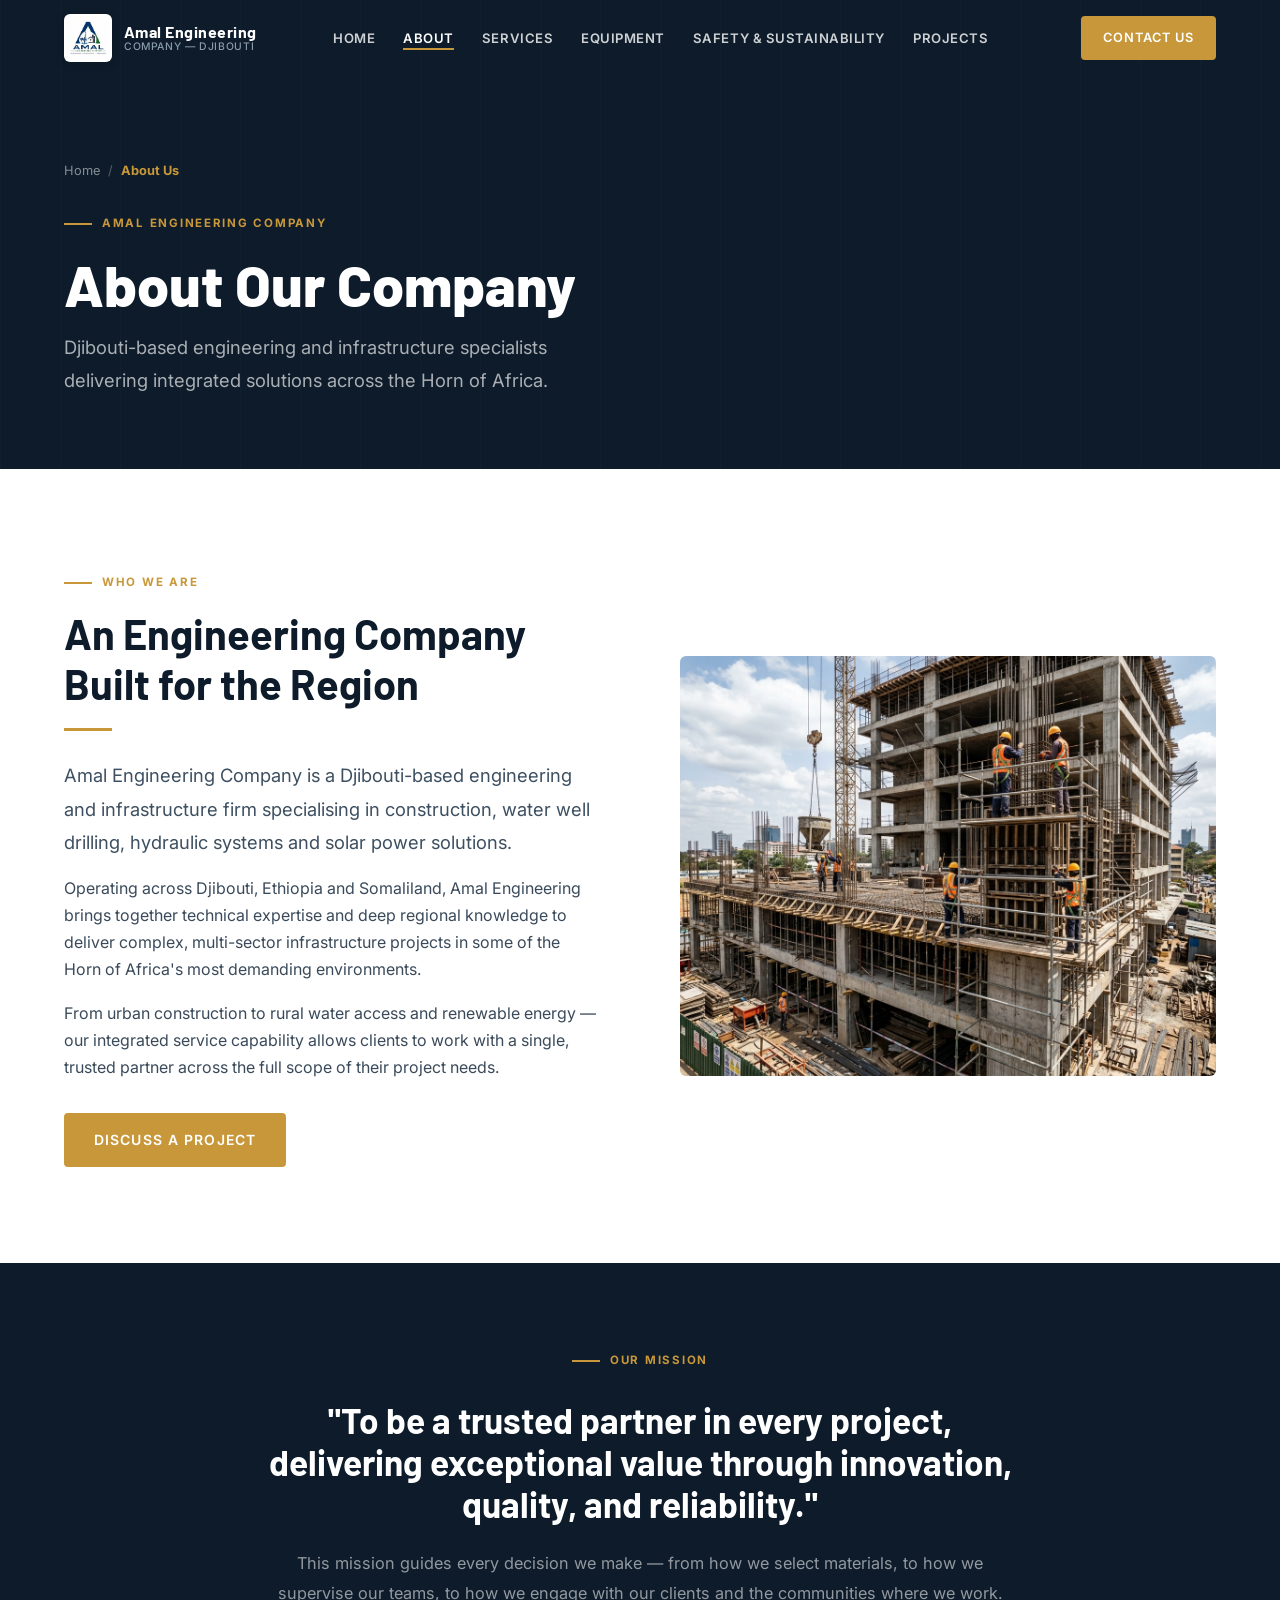
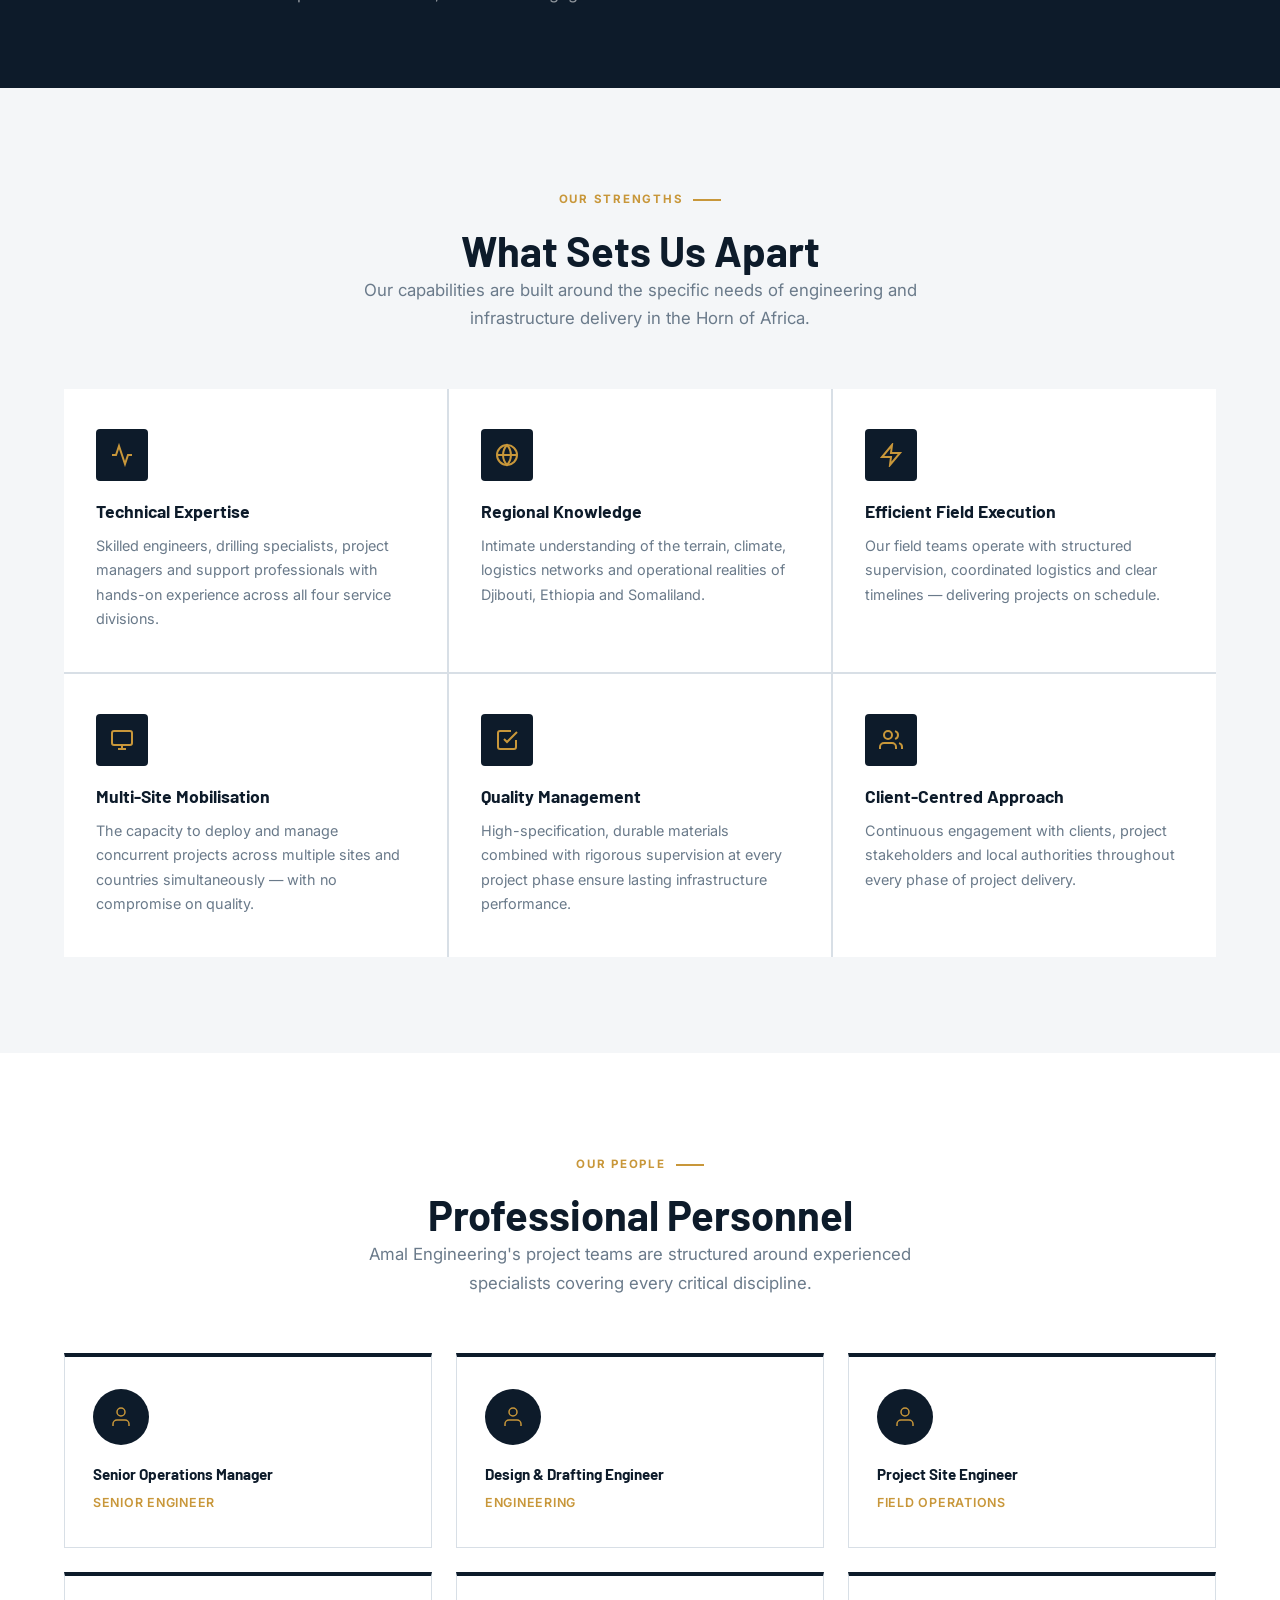
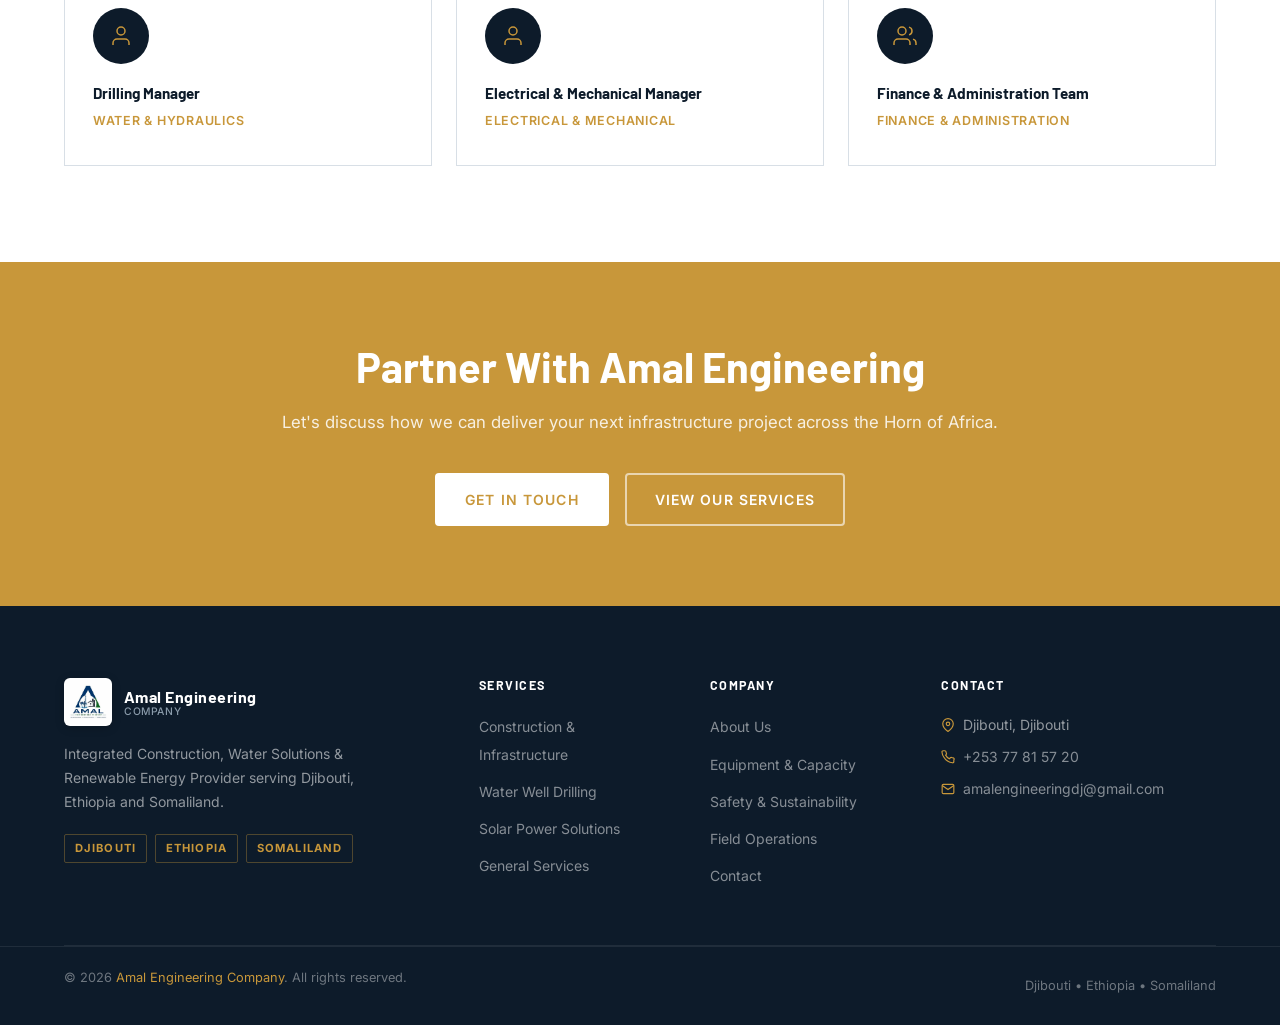
==== commit 94951b12: "Add official Amal Engineering Company logo and favicon across all website pages" ====
--- a/about.html
+++ b/about.html
@@ -1,4 +1,4 @@
-<!DOCTYPE html>
+﻿<!DOCTYPE html>
 <html lang="en">
 <head>
   <meta charset="UTF-8" />
@@ -6,14 +6,14 @@
   <title>About Amal Engineering — Our Company, Mission &amp; Capabilities</title>
   <meta name="description" content="Learn about Amal Engineering Company — a Djibouti-based engineering firm delivering construction, water drilling, hydraulic and solar solutions across Djibouti, Ethiopia and Somaliland." />
   <link rel="stylesheet" href="css/style.css" />
-  <link rel="icon" href="data:image/svg+xml,<svg xmlns='http://www.w3.org/2000/svg' viewBox='0 0 32 32'><rect width='32' height='32' rx='4' fill='%23C8973A'/><text y='22' x='4' font-size='18' font-weight='bold' fill='white' font-family='sans-serif'>A</text></svg>" />
+  <link rel="icon" type="image/png" href="images/favicon.png" />
 </head>
 <body>
 
 <header id="site-header" class="scrolled">
   <div class="header-inner">
     <a href="index.html" class="site-logo" aria-label="Amal Engineering Home">
-      <div class="logo-mark">AE</div>
+      <img src="images/logo.png" alt="Amal Engineering Company Logo" class="logo-img" />
       <div class="logo-text">
         <span>Amal Engineering</span>
         <span>Company — Djibouti</span>
@@ -234,7 +234,7 @@
     <div class="footer-grid">
       <div class="footer-brand">
         <div class="site-logo">
-          <div class="logo-mark">AE</div>
+          <img src="images/logo.png" alt="Amal Engineering Company Logo" class="logo-img" />
           <div class="logo-text"><span>Amal Engineering</span><span>Company</span></div>
         </div>
         <p>Integrated Construction, Water Solutions &amp; Renewable Energy Provider serving Djibouti, Ethiopia and Somaliland.</p>
--- a/css/style.css
+++ b/css/style.css
@@ -197,6 +197,21 @@
   align-items: center;
   gap: 12px;
   flex-shrink: 0;
+}
+.logo-img {
+  width: 48px;
+  height: 48px;
+  object-fit: contain;
+  background: var(--white);
+  border-radius: 6px;
+  padding: 2px;
+  box-shadow: 0 2px 10px rgba(0,0,0,0.18);
+  transition: transform 0.2s ease, box-shadow 0.2s ease;
+  flex-shrink: 0;
+}
+.site-logo:hover .logo-img {
+  transform: scale(1.04);
+  box-shadow: 0 4px 14px rgba(200,151,58,0.3);
 }
 .logo-mark {
   width: 40px;
